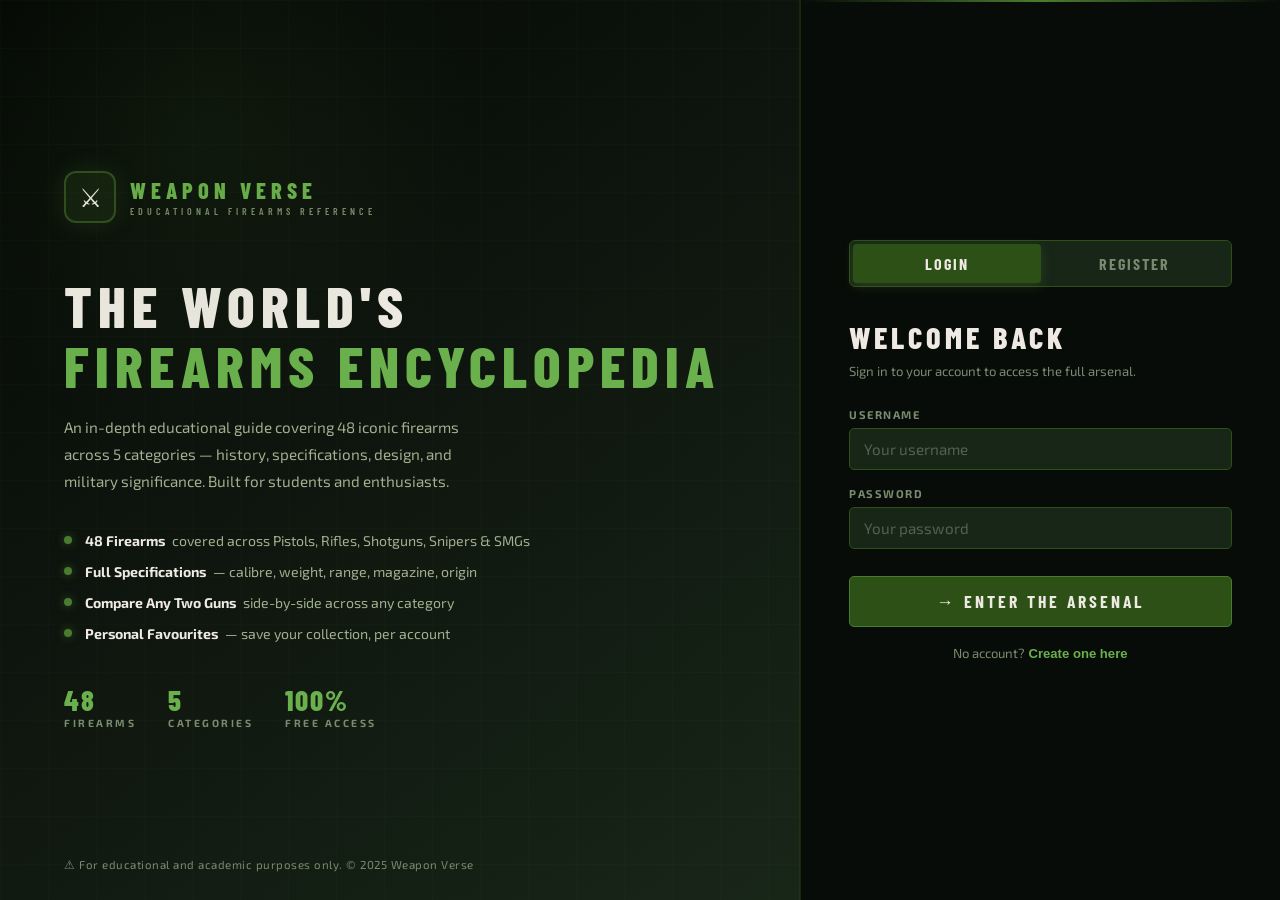
==== login.html @ c542717a "Add files via upload" ====
<!DOCTYPE html>
<html lang="en">
<head>
  <meta charset="UTF-8"/>
  <meta name="viewport" content="width=device-width, initial-scale=1.0"/>
  <title>Enter — WEAPON VERSE</title>
  <link rel="stylesheet" href="style.css"/>
  <style>
    /* ══════════════════════════════════════════
       ENTRY GATE — Full Split Screen
    ══════════════════════════════════════════ */
    html, body { height: 100%; margin: 0; overflow: hidden; }

    /* Particle canvas behind everything */
    #bgCanvas {
      position: fixed; inset: 0; z-index: 0;
      pointer-events: none;
    }

    .gate-wrap {
      position: relative; z-index: 1;
      display: flex;
      min-height: 100vh;
      overflow: hidden;
    }

    /* ══ LEFT — Brand / Info panel ══ */
    .gate-left {
      flex: 1.1;
      background: linear-gradient(145deg, #040804 0%, #0d130d 40%, #182618 100%);
      border-right: 1px solid rgba(74,124,47,.25);
      display: flex;
      flex-direction: column;
      justify-content: center;
      padding: 60px 64px;
      position: relative;
      overflow: hidden;
    }

    /* Decorative grid lines */
    .gate-left::before {
      content: '';
      position: absolute; inset: 0;
      background-image:
        linear-gradient(rgba(74,124,47,.04) 1px, transparent 1px),
        linear-gradient(90deg, rgba(74,124,47,.04) 1px, transparent 1px);
      background-size: 48px 48px;
      pointer-events: none;
    }
    /* Radial glow */
    .gate-left::after {
      content: '';
      position: absolute;
      top: -20%; left: -10%;
      width: 70%; height: 70%;
      background: radial-gradient(ellipse, rgba(74,124,47,.1) 0%, transparent 70%);
      pointer-events: none;
    }

    /* Logo */
    .gate-logo {
      display: flex;
      align-items: center;
      gap: 14px;
      margin-bottom: 52px;
      animation: fadeUp .6s ease both;
    }
    .gate-logo-icon {
      width: 52px; height: 52px;
      background: rgba(74,124,47,.15);
      border: 2px solid rgba(74,124,47,.5);
      border-radius: 12px;
      display: flex; align-items: center; justify-content: center;
      font-size: 1.6rem;
      box-shadow: 0 0 24px rgba(74,124,47,.2);
    }
    .gate-logo-text {
      font-family: var(--fh);
      font-size: 1.4rem;
      font-weight: 800;
      letter-spacing: 5px;
      color: var(--gl);
      text-transform: uppercase;
    }
    .gate-logo-text span {
      display: block;
      font-size: .62rem;
      letter-spacing: 4px;
      color: var(--grey);
      font-weight: 600;
      margin-top: 2px;
    }

    /* Tagline */
    .gate-tagline {
      animation: fadeUp .6s .1s ease both;
      margin-bottom: 36px;
    }
    .gate-tagline h1 {
      font-family: var(--fh);
      font-size: clamp(2.4rem, 4.5vw, 4rem);
      font-weight: 800;
      letter-spacing: 6px;
      line-height: 1.05;
      color: var(--white);
      text-transform: uppercase;
      margin-bottom: 6px;
    }
    .gate-tagline h1 span {
      color: var(--gl);
      display: block;
    }
    .gate-tagline p {
      font-family: var(--fb);
      font-size: .95rem;
      color: var(--grey-l);
      line-height: 1.8;
      max-width: 440px;
      margin-top: 18px;
    }

    /* Feature list */
    .gate-features {
      display: flex;
      flex-direction: column;
      gap: 14px;
      margin-bottom: 44px;
      animation: fadeUp .6s .2s ease both;
    }
    .gate-feature {
      display: flex;
      align-items: center;
      gap: 13px;
      font-family: var(--fb);
      font-size: .88rem;
      color: var(--grey-l);
    }
    .gate-feature-dot {
      width: 8px; height: 8px;
      background: var(--ga);
      border-radius: 50%;
      flex-shrink: 0;
      box-shadow: 0 0 8px rgba(74,124,47,.6);
    }
    .gate-feature strong { color: var(--white); margin-right: 4px; }

    /* Stats row */
    .gate-stats {
      display: flex;
      gap: 32px;
      animation: fadeUp .6s .3s ease both;
    }
    .gate-stat-item { display: flex; flex-direction: column; gap: 3px; }
    .gate-stat-num {
      font-family: var(--fh);
      font-size: 1.8rem;
      font-weight: 800;
      color: var(--gl);
      letter-spacing: 2px;
      line-height: 1;
    }
    .gate-stat-lbl {
      font-size: .65rem;
      font-weight: 700;
      letter-spacing: 2.5px;
      text-transform: uppercase;
      color: var(--grey);
    }

    /* Bottom disclaimer */
    .gate-disclaimer {
      position: absolute;
      bottom: 28px; left: 64px;
      font-size: .72rem;
      color: var(--grey);
      letter-spacing: .5px;
      opacity: .7;
      animation: fadeIn 1s .8s ease both;
    }

    /* ══ RIGHT — Form panel ══ */
    .gate-right {
      flex: 0 0 480px;
      background: #080c08;
      border-left: 1px solid rgba(45,80,22,.4);
      display: flex;
      flex-direction: column;
      justify-content: center;
      padding: 48px 48px;
      overflow-y: auto;
      position: relative;
    }

    /* Subtle top bar */
    .gate-right::before {
      content: '';
      position: absolute;
      top: 0; left: 0; right: 0;
      height: 2px;
      background: linear-gradient(90deg, transparent, var(--ga), transparent);
    }

    /* Tab switcher: Login / Register */
    .gate-tabs {
      display: flex;
      gap: 0;
      background: var(--gd);
      border: 1px solid var(--gm);
      border-radius: 6px;
      padding: 3px;
      margin-bottom: 32px;
      animation: fadeIn .5s ease both;
    }
    .gate-tab {
      flex: 1;
      background: none;
      border: none;
      border-radius: 4px;
      color: var(--grey);
      font-family: var(--fh);
      font-size: 1rem;
      font-weight: 700;
      letter-spacing: 2px;
      text-transform: uppercase;
      padding: 10px 0;
      cursor: pointer;
      transition: background .22s, color .22s, box-shadow .22s;
    }
    .gate-tab.active {
      background: var(--gm);
      color: var(--white);
      box-shadow: 0 3px 12px rgba(74,124,47,.3);
    }

    /* Form headings */
    .gate-form-head {
      margin-bottom: 26px;
      animation: fadeUp .4s ease both;
    }
    .gate-form-head h2 {
      font-family: var(--fh);
      font-size: 1.9rem;
      font-weight: 800;
      letter-spacing: 4px;
      color: var(--white);
      text-transform: uppercase;
      margin-bottom: 6px;
    }
    .gate-form-head p {
      font-size: .82rem;
      color: var(--grey);
      line-height: 1.6;
    }

    /* Form panels */
    .gate-panel { display: none; animation: fadeUp .3s ease both; }
    .gate-panel.active { display: block; }

    /* Form fields */
    .gf-group {
      margin-bottom: 17px;
    }
    .gf-group label {
      display: block;
      font-size: .7rem;
      font-weight: 700;
      letter-spacing: 1.5px;
      text-transform: uppercase;
      color: var(--grey);
      margin-bottom: 7px;
    }
    .gf-group input {
      width: 100%;
      background: var(--gd);
      border: 1.5px solid var(--gm);
      color: var(--white);
      font-family: var(--fb);
      font-size: .95rem;
      padding: 11px 14px;
      border-radius: 5px;
      outline: none;
      box-sizing: border-box;
      transition: border-color .22s, box-shadow .22s;
    }
    .gf-group input:focus {
      border-color: var(--ga);
      box-shadow: 0 0 0 3px rgba(74,124,47,.2);
    }
    .gf-group input::placeholder { color: var(--grey); opacity: .6; }
    .gf-err {
      font-size: .72rem;
      color: #e05555;
      margin-top: 5px;
      display: none;
      letter-spacing: .3px;
    }
    .gf-err.show { display: block; }

    /* Two-column row for name fields */
    .gf-row { display: flex; gap: 12px; }
    .gf-row .gf-group { flex: 1; }

    /* Submit button */
    .gf-btn {
      width: 100%;
      background: var(--gm);
      color: var(--white);
      border: 1.5px solid var(--ga);
      font-family: var(--fh);
      font-size: 1.1rem;
      font-weight: 700;
      letter-spacing: 3px;
      text-transform: uppercase;
      padding: 13px;
      border-radius: 5px;
      cursor: pointer;
      margin-top: 10px;
      transition: background .22s, transform .18s, box-shadow .22s;
    }
    .gf-btn:hover {
      background: var(--ga);
      transform: translateY(-2px);
      box-shadow: 0 8px 22px rgba(74,124,47,.4);
    }
    .gf-btn:active { transform: translateY(0); }

    /* Success state */
    .gf-btn.loading {
      opacity: .7; pointer-events: none; cursor: wait;
    }

    /* Switch text */
    .gf-switch {
      text-align: center;
      margin-top: 18px;
      font-size: .82rem;
      color: var(--grey);
    }
    .gf-switch button {
      background: none; border: none;
      color: var(--gl); font-weight: 700;
      cursor: pointer; font-size: .82rem;
      padding: 0;
      transition: color .2s;
    }
    .gf-switch button:hover { color: var(--white); }

    /* ══ Success overlay (shown after login/register) ══ */
    #gateSuccess {
      display: none;
      flex-direction: column;
      align-items: center;
      justify-content: center;
      text-align: center;
      gap: 14px;
      animation: fadeUp .4s ease;
    }
    #gateSuccess.show { display: flex; }
    .gate-success-icon {
      width: 64px; height: 64px;
      background: rgba(74,124,47,.15);
      border: 2px solid rgba(74,124,47,.5);
      border-radius: 50%;
      display: flex; align-items: center; justify-content: center;
      font-size: 1.8rem;
      margin-bottom: 8px;
      animation: successPop .5s cubic-bezier(.34,1.56,.64,1) both;
    }
    @keyframes successPop {
      from { transform: scale(0); opacity: 0; }
      to   { transform: scale(1); opacity: 1; }
    }
    .gate-success-title {
      font-family: var(--fh); font-size: 1.6rem;
      font-weight: 800; letter-spacing: 4px;
      color: var(--white); text-transform: uppercase;
    }
    .gate-success-sub { font-size: .85rem; color: var(--grey); line-height: 1.6; }
    .gate-success-bar {
      width: 220px; height: 4px;
      background: var(--gd); border-radius: 2px;
      overflow: hidden; margin-top: 6px;
    }
    .gate-success-fill {
      height: 100%;
      background: linear-gradient(90deg, var(--gm), var(--gl));
      border-radius: 2px;
      width: 0%;
      animation: loadBar 2s ease forwards;
    }
    @keyframes loadBar { from { width: 0%; } to { width: 100%; } }

    /* ══ Responsive ══ */
    @media (max-width: 900px) {
      html, body { overflow: auto; }
      .gate-wrap  { flex-direction: column; min-height: 100vh; }
      .gate-left  { padding: 40px 28px; flex: none; }
      .gate-right { flex: none; padding: 36px 24px; border-left: none; border-top: 1px solid var(--gm); }
      .gate-stats { gap: 20px; }
      .gate-disclaimer { left: 28px; }
    }

    /* Keyframes (shared from style.css might not have slideDown) */
    @keyframes slideDown {
      from { opacity: 0; transform: translateY(-16px); }
      to   { opacity: 1; transform: translateY(0); }
    }
  </style>
</head>
<body>

<canvas id="bgCanvas"></canvas>

<div class="gate-wrap">

  <!-- ══ LEFT: Brand Panel ══ -->
  <div class="gate-left">

    <!-- Logo -->
    <div class="gate-logo">
      <div class="gate-logo-icon">⚔</div>
      <div class="gate-logo-text">
        Weapon Verse
        <span>Educational Firearms Reference</span>
      </div>
    </div>

    <!-- Tagline -->
    <div class="gate-tagline">
      <h1>
        The World's
        <span>Firearms Encyclopedia</span>
      </h1>
      <p>
        An in-depth educational guide covering 48 iconic firearms across 5 categories —
        history, specifications, design, and military significance. Built for students and enthusiasts.
      </p>
    </div>

    <!-- Features -->
    <div class="gate-features">
      <div class="gate-feature">
        <div class="gate-feature-dot"></div>
        <div><strong>48 Firearms</strong> covered across Pistols, Rifles, Shotguns, Snipers & SMGs</div>
      </div>
      <div class="gate-feature">
        <div class="gate-feature-dot"></div>
        <div><strong>Full Specifications</strong> — calibre, weight, range, magazine, origin</div>
      </div>
      <div class="gate-feature">
        <div class="gate-feature-dot"></div>
        <div><strong>Compare Any Two Guns</strong> side-by-side across any category</div>
      </div>
      <div class="gate-feature">
        <div class="gate-feature-dot"></div>
        <div><strong>Personal Favourites</strong> — save your collection, per account</div>
      </div>
    </div>

    <!-- Stats -->
    <div class="gate-stats">
      <div class="gate-stat-item">
        <span class="gate-stat-num">48</span>
        <span class="gate-stat-lbl">Firearms</span>
      </div>
      <div class="gate-stat-item">
        <span class="gate-stat-num">5</span>
        <span class="gate-stat-lbl">Categories</span>
      </div>
      <div class="gate-stat-item">
        <span class="gate-stat-num">100%</span>
        <span class="gate-stat-lbl">Free Access</span>
      </div>
    </div>

    <div class="gate-disclaimer">
      ⚠ For educational and academic purposes only. &copy; 2025 Weapon Verse
    </div>
  </div>

  <!-- ══ RIGHT: Form Panel ══ -->
  <div class="gate-right">

    <!-- Tab switcher -->
    <div class="gate-tabs" id="gateTabs">
      <button class="gate-tab active" id="tabLogin"    onclick="showTab('login')">Login</button>
      <button class="gate-tab"        id="tabRegister" onclick="showTab('register')">Register</button>
    </div>

    <!-- Forms -->
    <div id="gateForms">

      <!-- ── Login Form ── -->
      <div class="gate-panel active" id="panelLogin">
        <div class="gate-form-head">
          <h2>Welcome Back</h2>
          <p>Sign in to your account to access the full arsenal.</p>
        </div>
        <div class="gf-group">
          <label>Username</label>
          <input type="text" id="glUser" placeholder="Your username" autocomplete="username"/>
          <div class="gf-err" id="glUerr"></div>
        </div>
        <div class="gf-group">
          <label>Password</label>
          <input type="password" id="glPass" placeholder="Your password" autocomplete="current-password"/>
          <div class="gf-err" id="glPerr"></div>
        </div>
        <button class="gf-btn" onclick="doGateLogin()">→ Enter the Arsenal</button>
        <div class="gf-switch">
          No account? <button onclick="showTab('register')">Create one here</button>
        </div>
      </div>

      <!-- ── Register Form ── -->
      <div class="gate-panel" id="panelRegister">
        <div class="gate-form-head">
          <h2>Create Account</h2>
          <p>Register for free to start exploring the full firearms database.</p>
        </div>
        <div class="gf-group">
          <label>Username</label>
          <input type="text" id="grUser" placeholder="Choose a username (min 3 chars)" autocomplete="username"/>
          <div class="gf-err" id="grUerr"></div>
        </div>
        <div class="gf-group">
          <label>Email Address</label>
          <input type="email" id="grEmail" placeholder="Your email address" autocomplete="email"/>
          <div class="gf-err" id="grEerr"></div>
        </div>
        <div class="gf-group">
          <label>Date of Birth</label>
          <input type="date" id="grDob"/>
          <div class="gf-err" id="grDerr"></div>
        </div>
        <div class="gf-group">
          <label>Password</label>
          <input type="password" id="grPass" placeholder="Min 6 characters" autocomplete="new-password"/>
          <div class="gf-err" id="grPwderr"></div>
        </div>
        <div class="gf-group">
          <label>Confirm Password</label>
          <input type="password" id="grConf" placeholder="Re-enter your password" autocomplete="new-password"/>
          <div class="gf-err" id="grCerr"></div>
        </div>
        <button class="gf-btn" onclick="doGateRegister()">⚔ Join Weapon Verse</button>
        <div class="gf-switch">
          Already have an account? <button onclick="showTab('login')">Login here</button>
        </div>
      </div>

    </div><!-- end gateForms -->

    <!-- Success state (replaces forms on success) -->
    <div id="gateSuccess">
      <div class="gate-success-icon">✓</div>
      <div class="gate-success-title" id="successTitle">Welcome!</div>
      <div class="gate-success-sub" id="successSub">Entering the arsenal…</div>
      <div class="gate-success-bar"><div class="gate-success-fill"></div></div>
    </div>

  </div><!-- end gate-right -->
</div><!-- end gate-wrap -->

<script src="script.js"></script>
<script>
/* ══════════════════════════════════════════════
   GATE PAGE LOGIC
══════════════════════════════════════════════ */

/* ── If already logged in, go straight to home ── */
(function(){
  if (getSession()) window.location.replace('index.html');
  /* Auto-switch to register tab if URL has #register */
  if (window.location.hash === '#register') {
    window.addEventListener('DOMContentLoaded', function(){ showTab('register'); });
  }
})();

/* ── Tab switcher ── */
function showTab(tab) {
  var panels = ['panelLogin','panelRegister'];
  var tabs   = ['tabLogin','tabRegister'];
  panels.forEach(function(id){ document.getElementById(id).classList.remove('active'); });
  tabs.forEach(function(id)  { document.getElementById(id).classList.remove('active'); });
  if (tab === 'login') {
    document.getElementById('panelLogin').classList.add('active');
    document.getElementById('tabLogin').classList.add('active');
  } else {
    document.getElementById('panelRegister').classList.add('active');
    document.getElementById('tabRegister').classList.add('active');
  }
}

/* ── Error helpers ── */
function gfVal(id)       { var el=document.getElementById(id); return el?el.value.trim():''; }
function gfErr(id,msg)   { var el=document.getElementById(id); if(el){el.textContent='⚠ '+msg;el.classList.add('show');} }
function gfClear(ids)    { ids.forEach(function(id){ var el=document.getElementById(id); if(el){el.textContent='';el.classList.remove('show');} }); }

/* ── Success animation → redirect ── */
function showSuccess(username, isNew) {
  document.getElementById('gateTabs').style.display   = 'none';
  document.getElementById('gateForms').style.display  = 'none';
  var s = document.getElementById('gateSuccess');
  s.classList.add('show');
  document.getElementById('successTitle').textContent = isNew
    ? 'Welcome, ' + username + '!'
    : 'Welcome back, ' + username + '!';
  document.getElementById('successSub').textContent = isNew
    ? 'Account created. Loading your arsenal…'
    : 'Login successful. Entering the arsenal…';
  /* Redirect after 2 seconds */
  setTimeout(function(){ window.location.href = 'index.html'; }, 2100);
}

/* ── Login ── */
function doGateLogin() {
  var u = gfVal('glUser'), p = gfVal('glPass');
  gfClear(['glUerr','glPerr']);
  var ok = true;
  if (!u || u.length < 3) { gfErr('glUerr','Username must be at least 3 characters.'); ok=false; }
  if (!p || p.length < 6) { gfErr('glPerr','Password must be at least 6 characters.'); ok=false; }
  if (!ok) return;
  var found = getUsers().find(function(x){ return x.username===u && x.password===p; });
  if (!found) { gfErr('glUerr','Incorrect username or password.'); return; }
  setSession(found);
  showSuccess(found.username, false);
}

/* ── Register ── */
function doGateRegister() {
  var u=gfVal('grUser'), e=gfVal('grEmail'), d=gfVal('grDob'), p=gfVal('grPass'), c=gfVal('grConf');
  gfClear(['grUerr','grEerr','grDerr','grPwderr','grCerr']);
  var ok=true;
  if (!u||u.length<3)         { gfErr('grUerr','Min 3 characters required.'); ok=false; }
  if (!e||!e.includes('@'))   { gfErr('grEerr','Valid email required.'); ok=false; }
  if (!d)                     { gfErr('grDerr','Date of birth is required.'); ok=false; }
  if (!p||p.length<6)         { gfErr('grPwderr','Min 6 characters required.'); ok=false; }
  if (!c||c!==p)              { gfErr('grCerr','Passwords do not match.'); ok=false; }
  if (!ok) return;
  var users = getUsers();
  if (users.find(function(x){ return x.username===u; })) { gfErr('grUerr','Username already taken. Choose another.'); return; }
  var newUser = { username:u, email:e, dob:d, password:p };
  users.push(newUser);
  saveUsers(users);
  setSession(newUser);
  showSuccess(u, true);
}

/* ── Enter key support ── */
document.addEventListener('keydown', function(e){
  if (e.key !== 'Enter') return;
  var loginActive = document.getElementById('panelLogin').classList.contains('active');
  if (loginActive) doGateLogin();
  else doGateRegister();
});

/* ══════════════════════════════════════════════
   CANVAS PARTICLE BACKGROUND
══════════════════════════════════════════════ */
(function(){
  var canvas  = document.getElementById('bgCanvas');
  var ctx     = canvas.getContext('2d');
  var W, H, dots = [];

  function resize() {
    W = canvas.width  = window.innerWidth;
    H = canvas.height = window.innerHeight;
  }
  window.addEventListener('resize', resize);
  resize();

  /* Create dots */
  for (var i = 0; i < 55; i++) {
    dots.push({
      x:   Math.random() * 1920,
      y:   Math.random() * 1080,
      r:   Math.random() * 1.4 + .4,
      vx:  (Math.random() - .5) * .22,
      vy:  (Math.random() - .5) * .22,
      a:   Math.random() * .5 + .1
    });
  }

  function draw() {
    ctx.clearRect(0, 0, W, H);
    dots.forEach(function(d){
      d.x += d.vx; d.y += d.vy;
      if (d.x < 0) d.x = W; if (d.x > W) d.x = 0;
      if (d.y < 0) d.y = H; if (d.y > H) d.y = 0;
      ctx.beginPath();
      ctx.arc(d.x, d.y, d.r, 0, Math.PI*2);
      ctx.fillStyle = 'rgba(106,176,76,' + d.a + ')';
      ctx.fill();
    });
    /* Draw faint lines between nearby dots */
    for (var i = 0; i < dots.length; i++) {
      for (var j = i+1; j < dots.length; j++) {
        var dx = dots[i].x - dots[j].x;
        var dy = dots[i].y - dots[j].y;
        var dist = Math.sqrt(dx*dx + dy*dy);
        if (dist < 140) {
          ctx.beginPath();
          ctx.moveTo(dots[i].x, dots[i].y);
          ctx.lineTo(dots[j].x, dots[j].y);
          ctx.strokeStyle = 'rgba(74,124,47,' + (.08 * (1 - dist/140)) + ')';
          ctx.lineWidth = .6;
          ctx.stroke();
        }
      }
    }
    requestAnimationFrame(draw);
  }
  draw();
})();
</script>
</body>
</html>
---- style.css ----
/* ================================================================
   WEAPON VERSE — style.css  (v4)
   Theme: Military Green & Black | Fonts: Barlow Condensed + Exo 2
   NEW: hover card shows image-left + info-right overlay
        per-account favourites (separate storage per user)
        welcome msg left of account icon
================================================================ */
@import url('https://fonts.googleapis.com/css2?family=Barlow+Condensed:wght@500;700;800&family=Exo+2:wght@400;500;600;700&display=swap');

:root{
  --black:#080c08; --dark:#0d130d; --gd:#182618; --gm:#2d5016;
  --ga:#4a7c2f; --gl:#6ab04c; --gg:rgba(106,176,76,.18);
  --gold:#c8a84b; --white:#eeeae3; --grey:#7a8a70; --grey-l:#a0b090;
  --card:#111a10; --tr-odd:#162014; --tr-bdr:#253520; --red:#e05555;
  --shadow:0 6px 28px rgba(0,0,0,.6); --r:7px;
  --fh:'Barlow Condensed',sans-serif; --fb:'Exo 2',sans-serif;
}
*{margin:0;padding:0;box-sizing:border-box}
body{font-family:var(--fb);background:var(--dark);color:var(--white);min-height:100vh;display:flex;flex-direction:column}
a{text-decoration:none;color:inherit}
img{max-width:100%;display:block}

/* ── NAVBAR ── */
.navbar{background:var(--black);border-bottom:2px solid var(--ga);position:sticky;top:0;z-index:300;box-shadow:0 2px 20px rgba(0,0,0,.85)}
.navbar-inner{max-width:1300px;margin:0 auto;padding:0 24px;height:62px;display:flex;align-items:center;gap:12px}
.navbar-logo{font-family:var(--fh);font-size:1.6rem;font-weight:800;color:var(--gl);letter-spacing:3px;text-shadow:0 0 14px rgba(106,176,76,.4);transition:letter-spacing .35s,text-shadow .3s;white-space:nowrap;flex-shrink:0}
.navbar-logo:hover{letter-spacing:8px;text-shadow:0 0 26px rgba(106,176,76,.75)}
.navbar-center{flex:1;display:flex;justify-content:center;align-items:center}
.navbar-center ul{list-style:none;display:flex;gap:2px;flex-wrap:wrap}
.navbar-center ul li a{color:var(--grey);font-family:var(--fb);font-size:.82rem;font-weight:600;padding:6px 12px;border-radius:4px;letter-spacing:.8px;text-transform:uppercase;transition:color .2s,background .2s;display:block}
.navbar-center ul li a:hover{color:var(--white);background:var(--gd)}
.navbar-center ul li a.active{color:var(--gl);background:var(--gd);border-bottom:2px solid var(--ga)}

/* Auth area — welcome LEFT of icon */
.navbar-auth{display:flex;align-items:center;gap:10px;flex-shrink:0;margin-left:auto}
.wv-welcome{font-family:var(--fb);font-size:.75rem;font-weight:600;color:var(--gl);letter-spacing:.6px;background:var(--gd);border:1px solid var(--gm);padding:4px 12px;border-radius:20px;white-space:nowrap;flex-shrink:0;display:none;order:-1}

/* Account widget */
.acct-widget{position:relative}
.acct-btn{width:42px;height:42px;border-radius:50%;border:2px solid var(--ga);background:var(--gd);color:var(--gl);cursor:pointer;display:flex;align-items:center;justify-content:center;transition:background .2s,border-color .2s,transform .2s,box-shadow .2s}
.acct-btn svg{stroke:var(--gl);transition:stroke .2s}
.acct-btn:hover,.acct-btn.is-logged{background:var(--gm);border-color:var(--gl);box-shadow:0 0 16px rgba(106,176,76,.4);transform:translateY(-1px)}
.acct-dd{position:absolute;top:calc(100% + 10px);right:0;width:230px;background:var(--card);border:1px solid var(--ga);border-radius:var(--r);box-shadow:0 14px 44px rgba(0,0,0,.75),0 0 22px rgba(74,124,47,.15);padding:6px 0;opacity:0;transform:translateY(-10px) scale(.96);pointer-events:none;transition:opacity .2s,transform .2s;z-index:400}
.acct-dd.open{opacity:1;transform:translateY(0) scale(1);pointer-events:all}
.dd-title{font-family:var(--fh);font-size:.7rem;letter-spacing:3px;color:var(--grey);padding:8px 16px 4px;text-transform:uppercase}
.dd-sep{height:1px;background:var(--gd);margin:4px 0}
.dd-head{display:flex;align-items:center;gap:10px;padding:10px 16px}
.dd-av{width:38px;height:38px;border-radius:50%;background:var(--gm);border:2px solid var(--ga);display:flex;align-items:center;justify-content:center;font-family:var(--fh);font-size:1.15rem;font-weight:700;color:var(--white);flex-shrink:0}
.dd-uname{font-family:var(--fh);font-size:1rem;font-weight:700;color:var(--white);letter-spacing:1px}
.dd-email{font-size:.7rem;color:var(--grey);margin-top:1px;word-break:break-all}
.dd-row{width:100%;background:none;border:none;color:var(--grey-l);font-family:var(--fb);font-size:.82rem;font-weight:600;padding:9px 16px;text-align:left;cursor:pointer;letter-spacing:.4px;transition:background .18s,color .18s}
.dd-row:hover{background:var(--gd);color:var(--white)}
.dd-out{color:var(--red)}
.dd-out:hover{background:rgba(224,85,85,.12);color:var(--red)}

/* ── MODALS base ── */
.mo-overlay{position:fixed;inset:0;background:rgba(0,0,0,.78);backdrop-filter:blur(8px);z-index:600;display:flex;align-items:center;justify-content:center;padding:20px;animation:fadeIn .2s ease}
.mo{background:var(--card);border:1px solid var(--ga);border-radius:10px;position:relative;box-shadow:0 28px 80px rgba(0,0,0,.85),0 0 44px rgba(74,124,47,.12);animation:scaleIn .22s ease;max-height:90vh;overflow-y:auto}
.mo::-webkit-scrollbar{width:4px}
.mo::-webkit-scrollbar-track{background:var(--gd)}
.mo::-webkit-scrollbar-thumb{background:var(--ga);border-radius:2px}
.mo-x{position:absolute;top:14px;right:16px;background:none;border:none;color:var(--grey);font-size:1.1rem;cursor:pointer;transition:color .2s;z-index:5}
.mo-x:hover{color:var(--white)}
.mo-form{width:100%;max-width:420px;padding:44px 40px 36px}
.mo-title{font-family:var(--fh);font-size:2.2rem;font-weight:800;letter-spacing:6px;color:var(--gl);text-align:center;margin-bottom:24px;text-transform:uppercase}
.mg{margin-bottom:18px}
.mg label{display:block;font-family:var(--fb);font-size:.72rem;font-weight:700;letter-spacing:1.5px;text-transform:uppercase;color:var(--grey);margin-bottom:6px}
.mg input{width:100%;background:var(--gd);border:1px solid var(--gm);color:var(--white);font-family:var(--fb);font-size:.95rem;padding:11px 14px;border-radius:4px;outline:none;transition:border-color .22s,box-shadow .22s}
.mg input:focus{border-color:var(--ga);box-shadow:0 0 0 3px rgba(74,124,47,.22)}
.merr{color:var(--red);font-size:.75rem;margin-top:4px;display:none}
.mbtn{width:100%;background:var(--gm);color:var(--white);border:1.5px solid var(--ga);font-family:var(--fh);font-size:1.2rem;font-weight:700;letter-spacing:3px;padding:13px;border-radius:4px;cursor:pointer;text-transform:uppercase;margin-top:6px;transition:background .22s,transform .18s,box-shadow .22s}
.mbtn:hover{background:var(--ga);transform:translateY(-2px);box-shadow:0 6px 20px rgba(74,124,47,.4)}
.mlink{text-align:center;margin-top:16px;font-size:.83rem;color:var(--grey)}
.mlink a{color:var(--gl);font-weight:600}
.mlink a:hover{color:var(--white)}

/* ── Profile modal ── */
.mo-profile{width:100%;max-width:580px;padding:0;overflow:hidden}
.pf-head{display:flex;align-items:center;gap:18px;padding:28px 28px 22px;background:linear-gradient(135deg,var(--black) 0%,var(--gd) 100%);border-bottom:1px solid var(--gm)}
.pf-av{width:60px;height:60px;border-radius:50%;background:var(--gm);border:3px solid var(--ga);display:flex;align-items:center;justify-content:center;font-family:var(--fh);font-size:1.9rem;font-weight:800;color:var(--white);box-shadow:0 0 18px rgba(74,124,47,.35);flex-shrink:0}
.pf-head-info h2{font-family:var(--fh);font-size:1.8rem;font-weight:800;letter-spacing:3px;color:var(--white);text-transform:uppercase}
.pf-badge{display:inline-block;margin-top:5px;background:var(--gm);border:1px solid var(--ga);color:var(--gl);font-size:.65rem;font-weight:700;letter-spacing:2px;padding:3px 10px;border-radius:3px;text-transform:uppercase}
.pf-stats{display:flex;align-items:center;background:var(--gd);border-bottom:1px solid var(--gm);padding:12px 28px}
.pf-stat{display:flex;flex-direction:column;align-items:center;flex:1;gap:2px}
.pf-stat-n{font-family:var(--fh);font-size:1.7rem;font-weight:800;color:var(--gl)}
.pf-stat-l{font-size:.6rem;color:var(--grey);letter-spacing:2px;text-transform:uppercase}
.pf-stat-div{width:1px;height:32px;background:var(--gm)}
.pf-info-grid{display:grid;grid-template-columns:1fr 1fr;gap:10px;padding:18px 28px}
.pf-info-full{grid-column:1/-1}
.pf-info-box{background:var(--gd);border:1px solid var(--gm);border-radius:6px;padding:10px 14px}
.pf-info-lbl{font-size:.6rem;font-weight:700;letter-spacing:2px;color:var(--grey);text-transform:uppercase;margin-bottom:3px}
.pf-info-val{font-size:.92rem;color:var(--white);font-weight:600;word-break:break-all}
.pf-sec-title{font-family:var(--fh);font-size:.95rem;font-weight:700;letter-spacing:3px;color:var(--white);text-transform:uppercase;padding:4px 28px 10px;border-top:1px solid var(--gm);margin-top:4px}
.pf-favs{padding:0 28px 10px;max-height:260px;overflow-y:auto}
.pf-favs::-webkit-scrollbar{width:4px}
.pf-favs::-webkit-scrollbar-track{background:var(--gd)}
.pf-favs::-webkit-scrollbar-thumb{background:var(--ga);border-radius:2px}
.pf-cat{margin-bottom:16px}
.pf-cat-hd{display:flex;align-items:center;gap:8px;font-family:var(--fh);font-size:.88rem;font-weight:700;letter-spacing:2px;color:var(--grey-l);text-transform:uppercase;border-left:3px solid var(--ga);padding-left:10px;margin-bottom:6px}
.pf-cat-icon{width:18px;height:18px;color:var(--gl);display:flex}
.pf-cat-icon svg{width:100%;height:100%}
.pf-cat-ct{color:var(--grey);font-size:.8rem}
.pf-fav-row{display:flex;align-items:center;gap:10px;background:var(--gd);border:1px solid var(--gm);border-radius:6px;padding:7px 10px;margin-bottom:5px;transition:border-color .18s,opacity .2s}
.pf-fav-row:hover{border-color:var(--ga)}
.pf-fav-row img{width:54px;height:36px;object-fit:contain;background:var(--black);border-radius:3px;padding:2px;flex-shrink:0}
.pf-fav-info{flex:1;min-width:0}
.pf-fav-name{font-family:var(--fh);font-size:.92rem;font-weight:700;color:var(--white);letter-spacing:1px;text-transform:uppercase;white-space:nowrap;overflow:hidden;text-overflow:ellipsis}
.pf-fav-cat{font-size:.62rem;color:var(--gl);letter-spacing:1.5px;margin-top:1px}
.pf-fav-rm{background:none;border:none;color:var(--grey);font-size:.78rem;cursor:pointer;padding:4px 6px;border-radius:50%;transition:color .18s,background .18s;flex-shrink:0}
.pf-fav-rm:hover{color:var(--red);background:rgba(224,85,85,.12)}
.pf-no-fav{text-align:center;padding:24px 0}
.pf-no-fav svg{width:36px;height:36px;color:var(--grey);opacity:.3;margin:0 auto 10px}
.pf-no-fav p{color:var(--grey);font-size:.85rem;line-height:1.6}
.pf-logout{display:flex;align-items:center;justify-content:center;gap:8px;width:calc(100% - 56px);margin:6px 28px 26px;background:rgba(224,85,85,.08);border:1.5px solid rgba(224,85,85,.4);color:var(--red);font-family:var(--fh);font-size:1rem;font-weight:700;letter-spacing:2px;text-transform:uppercase;padding:11px;border-radius:4px;cursor:pointer;transition:background .22s,border-color .22s}
.pf-logout:hover{background:rgba(224,85,85,.18);border-color:var(--red)}

/* ── GUN POPUP (click) ── */
/* ══ GUN CARD POPUP — image LEFT | info RIGHT ══ */
.gun-ov{
  position:fixed;inset:0;
  background:rgba(0,0,0,.85);backdrop-filter:blur(10px);
  z-index:500;display:flex;align-items:center;justify-content:center;
  padding:20px;opacity:0;pointer-events:none;transition:opacity .25s;
}
.gun-ov.open{opacity:1;pointer-events:all}
.gun-pop{
  background:var(--card);border:1px solid var(--ga);
  border-radius:12px;width:100%;max-width:820px;
  box-shadow:0 28px 80px rgba(0,0,0,.9),0 0 44px rgba(74,124,47,.12);
  overflow:hidden;position:relative;
  transform:scale(.94);transition:transform .25s;
}
.gun-ov.open .gun-pop{transform:scale(1)}
.gp-close{
  position:absolute;top:12px;right:14px;
  background:rgba(8,12,8,.85);border:1px solid var(--gm);
  color:var(--grey-l);width:32px;height:32px;border-radius:50%;
  cursor:pointer;display:flex;align-items:center;justify-content:center;
  font-size:.9rem;transition:background .2s,color .2s;z-index:20;
}
.gp-close:hover{background:var(--gm);color:var(--white)}

/* side-by-side layout wrapper */
.gp-layout{
  display:flex;
  min-height:380px;
}

/* LEFT — image panel */
.gp-left{
  flex:0 0 46%;
  background:linear-gradient(160deg,var(--black) 0%,var(--gd) 100%);
  display:flex;align-items:center;justify-content:center;
  overflow:hidden;position:relative;
}
.gp-img-box{
  width:100%;height:100%;
  display:flex;align-items:center;justify-content:center;
  padding:28px 24px;box-sizing:border-box;
}
.gp-img-box img{
  max-width:100%;max-height:320px;
  object-fit:contain;
  filter:brightness(.95) drop-shadow(0 6px 22px rgba(0,0,0,.6));
  transition:transform .4s;
}
.gun-ov.open .gp-img-box img{transform:scale(1.04)}

/* RIGHT — info panel */
.gp-right{
  flex:1;
  padding:26px 26px 26px 24px;
  display:flex;flex-direction:column;
  overflow-y:auto;
  max-height:90vh;
}
.gp-right::-webkit-scrollbar{width:4px}
.gp-right::-webkit-scrollbar-track{background:var(--gd)}
.gp-right::-webkit-scrollbar-thumb{background:var(--ga);border-radius:2px}

/* Badge */
.gp-badge{
  display:inline-block;
  font-family:var(--fb);font-size:.62rem;font-weight:700;
  letter-spacing:2px;text-transform:uppercase;
  padding:3px 10px;border-radius:3px;border:1px solid;
  margin-bottom:8px;
}

/* Gun name */
.gp-title{
  font-family:var(--fh);font-size:1.85rem;font-weight:800;
  letter-spacing:4px;color:var(--white);text-transform:uppercase;
  margin-bottom:6px;line-height:1.1;
}

/* Coloured accent line under name */
.gp-accent-line{
  width:44px;height:3px;border-radius:2px;margin-bottom:14px;
  transition:width .3s;
}
.gun-ov.open .gp-accent-line{width:88px}

/* 2-3 line description */
.gp-desc{
  font-family:var(--fb);font-size:.84rem;color:var(--grey-l);
  line-height:1.72;margin-bottom:18px;
}

/* Specs section */
.gp-specs-title{
  font-family:var(--fh);font-size:.72rem;font-weight:700;
  letter-spacing:3px;color:var(--grey);text-transform:uppercase;
  margin-bottom:8px;
}
.gp-specs{display:flex;flex-direction:column;gap:0}
.gp-row{
  display:flex;justify-content:space-between;align-items:center;
  padding:7px 8px;border-radius:4px;transition:background .15s;
}
.gp-row:nth-child(odd){background:var(--tr-odd)}
.gp-row:nth-child(even){background:transparent}
.gp-row:hover{background:var(--gd)}
.gp-key{font-size:.72rem;font-weight:700;color:var(--grey-l);text-transform:uppercase;letter-spacing:1px}
.gp-val{font-size:.84rem;font-weight:600;color:var(--white)}

/* ── HERO ── */
.hero{background:linear-gradient(160deg,var(--black) 0%,var(--gd) 55%,var(--black) 100%);border-bottom:1px solid var(--gm);padding:80px 24px 70px;text-align:center;animation:fadeIn .8s ease;position:relative;overflow:hidden}
.hero::before{content:'';position:absolute;top:0;left:-10%;width:120%;height:100%;background:repeating-linear-gradient(105deg,transparent,transparent 60px,rgba(74,124,47,.04) 60px,rgba(74,124,47,.04) 61px);pointer-events:none}
.hero-eyebrow{font-size:.75rem;letter-spacing:4px;text-transform:uppercase;color:var(--gold);margin-bottom:14px}
.hero-title{font-family:var(--fh);font-size:clamp(3.2rem,10vw,7.5rem);font-weight:800;color:var(--white);letter-spacing:10px;line-height:1;margin-bottom:10px;text-shadow:0 0 50px rgba(106,176,76,.2)}
.hero-title span{color:var(--gl)}
.hero-tagline{font-size:1rem;color:var(--grey);max-width:560px;margin:18px auto 34px;line-height:1.75}
.hero-btn{display:inline-block;background:var(--gm);color:var(--white);padding:13px 38px;border-radius:4px;font-family:var(--fh);font-size:1.15rem;font-weight:700;letter-spacing:2.5px;text-transform:uppercase;border:1.5px solid var(--ga);transition:background .28s,transform .2s,box-shadow .28s}
.hero-btn:hover{background:var(--ga);transform:scale(1.05);box-shadow:0 8px 26px rgba(74,124,47,.45)}

/* ── CATEGORY SECTION ── */
.cat-section{padding:60px 24px 70px;background:var(--black);border-bottom:1px solid var(--gd)}
.cat-section-title{font-family:var(--fh);font-size:2rem;font-weight:700;letter-spacing:4px;text-align:center;color:var(--gl);margin-bottom:8px}
.cat-section-sub{text-align:center;color:var(--grey);font-size:.9rem;margin-bottom:44px;letter-spacing:.4px}
.cat-grid{max-width:1200px;margin:0 auto;display:flex;flex-wrap:wrap;gap:24px;justify-content:center}
.cat-card{background:var(--card);border:1px solid var(--gd);border-radius:var(--r);width:215px;padding:26px 20px 22px;display:flex;flex-direction:column;box-shadow:var(--shadow);transition:transform .3s,border-color .3s,box-shadow .3s;cursor:pointer;text-decoration:none;color:inherit;animation:fadeUp .6s ease both}
.cat-card:hover{transform:translateY(-8px);border-color:var(--ga);box-shadow:0 16px 40px rgba(0,0,0,.7),0 0 22px var(--gg)}
.cat-card-icon{width:56px;height:56px;margin-bottom:14px;display:flex;align-items:center;justify-content:center;background:var(--gd);border:1px solid var(--gm);border-radius:10px;padding:10px;transition:background .3s,border-color .3s;color:var(--gl)}
.cat-card-icon svg{width:100%;height:100%}
.cat-card:hover .cat-card-icon{background:var(--gm);border-color:var(--ga);color:#fff}
.cat-card-name{font-family:var(--fh);font-size:1.4rem;font-weight:700;letter-spacing:3px;color:var(--white);margin-bottom:10px;text-transform:uppercase}
.cat-card-desc{font-size:.81rem;color:var(--grey-l);line-height:1.65;flex:1;margin-bottom:16px}
.cat-card-divider{width:100%;height:1px;background:var(--gd);margin-bottom:14px}
.cat-card-stats{display:flex;gap:8px;flex-wrap:wrap;margin-bottom:16px}
.cat-stat{background:var(--gd);border:1px solid var(--gm);color:var(--grey-l);font-size:.66rem;font-weight:600;letter-spacing:.8px;padding:3px 8px;border-radius:3px;text-transform:uppercase}
.cat-card-btn{display:block;text-align:center;background:var(--gm);color:var(--white);font-family:var(--fh);font-size:.95rem;font-weight:700;letter-spacing:2px;padding:9px 0;border-radius:4px;border:1px solid var(--ga);text-transform:uppercase;transition:background .22s,box-shadow .22s}
.cat-card:hover .cat-card-btn{background:var(--ga);box-shadow:0 4px 14px rgba(74,124,47,.35)}
.cat-card:nth-child(1){animation-delay:.05s}.cat-card:nth-child(2){animation-delay:.12s}.cat-card:nth-child(3){animation-delay:.19s}.cat-card:nth-child(4){animation-delay:.26s}.cat-card:nth-child(5){animation-delay:.33s}

/* ── PAGE HEADER ── */
.page-header{background:linear-gradient(135deg,var(--black) 0%,var(--gd) 100%);border-bottom:2px solid var(--ga);padding:52px 24px 38px;text-align:center;animation:slideDown .5s ease}
.page-header h1{font-family:var(--fh);font-size:clamp(2.2rem,6vw,4.2rem);font-weight:800;letter-spacing:7px;color:var(--white);margin-bottom:10px;text-transform:uppercase;display:flex;align-items:center;justify-content:center;gap:16px}
.ph-icon{width:52px;height:52px;background:var(--gm);border:1.5px solid var(--ga);border-radius:10px;display:flex;align-items:center;justify-content:center;padding:10px;flex-shrink:0;color:var(--gl)}
.ph-icon svg{width:100%;height:100%}
.page-header h1 span{color:var(--gl)}
.page-header p{color:var(--grey);font-size:.95rem;max-width:520px;margin:0 auto;line-height:1.65}

/* ── GUNS GRID ── */
.guns-section{max-width:1200px;margin:50px auto 65px;padding:0 24px}
.guns-grid{display:flex;flex-wrap:wrap;gap:26px;justify-content:center}

/* ════════════════════════════════════════
   GUN CARD  — hover shows image-left + info-right panel
═══════════════════════════════════════════ */
.gun-card{
  background:var(--card);border:1px solid var(--gd);
  border-radius:var(--r);width:310px;overflow:hidden;
  box-shadow:var(--shadow);
  transition:transform .3s,border-color .3s,box-shadow .3s;
  animation:fadeUp .6s ease both;position:relative;cursor:pointer;
}
.gun-card:hover{transform:translateY(-8px);border-color:var(--ga);box-shadow:0 18px 44px rgba(0,0,0,.65),0 0 22px var(--gg)}

/* Image section (visible by default) */
.gun-card .card-img{position:relative;height:185px;background:var(--gd);display:flex;align-items:center;justify-content:center;overflow:hidden}
.gun-card .card-img img{width:100%;height:100%;object-fit:contain;padding:12px 16px;box-sizing:border-box;filter:brightness(.88);transition:transform .4s,filter .4s}
.gun-card:hover .card-img img{transform:scale(1.04);filter:brightness(1)}

/* Hover info overlay: image LEFT + info RIGHT */
.card-hover-panel{
  position:absolute;inset:0;
  background:linear-gradient(135deg,rgba(8,12,8,.97) 0%,rgba(24,38,24,.97) 100%);
  display:flex;opacity:0;pointer-events:none;
  transition:opacity .28s ease;z-index:5;border-radius:inherit;overflow:hidden;
}
.gun-card:hover .card-hover-panel{opacity:1}

/* Left: gun image */
.chp-img{
  width:42%;flex-shrink:0;
  display:flex;align-items:center;justify-content:center;
  background:rgba(8,12,8,.9);padding:10px;
  border-right:1px solid var(--gm);
}
.chp-img img{width:100%;height:100%;object-fit:contain;filter:brightness(1.05) drop-shadow(0 2px 12px rgba(0,0,0,.6))}

/* Right: description + specs */
.chp-info{flex:1;padding:12px 12px 10px;display:flex;flex-direction:column;gap:7px;overflow:hidden}
.chp-name{font-family:var(--fh);font-size:.95rem;font-weight:800;letter-spacing:2px;color:var(--gl);text-transform:uppercase;line-height:1.2}
.chp-desc{font-family:var(--fb);font-size:.72rem;line-height:1.55;color:var(--grey-l);flex-shrink:0}
.chp-div{width:100%;height:1px;background:var(--gm);flex-shrink:0}
.chp-specs{display:flex;flex-direction:column;gap:2px;overflow-y:auto;flex:1}
.chp-specs::-webkit-scrollbar{width:2px}
.chp-specs::-webkit-scrollbar-thumb{background:var(--ga);border-radius:1px}
.chp-row{display:flex;justify-content:space-between;align-items:center;padding:3px 5px;border-radius:3px}
.chp-row:nth-child(odd){background:rgba(22,32,20,.8)}
.chp-key{font-size:.62rem;font-weight:700;color:var(--grey);text-transform:uppercase;letter-spacing:.5px}
.chp-val{font-size:.65rem;font-weight:600;color:var(--white);text-align:right}

/* Badge */
.gun-badge{position:absolute;top:10px;left:10px;background:var(--gm);color:var(--gl);font-size:.65rem;font-weight:700;letter-spacing:1.8px;text-transform:uppercase;padding:3px 10px;border-radius:3px;border:1px solid var(--ga);z-index:6}

/* Fav heart button */
.fav-btn{position:absolute;top:10px;right:10px;width:32px;height:32px;background:rgba(8,12,8,.72);border:1.5px solid var(--gm);border-radius:50%;display:flex;align-items:center;justify-content:center;cursor:pointer;transition:background .22s,border-color .22s,transform .18s;z-index:10;backdrop-filter:blur(4px);color:var(--grey-l)}
.fav-btn svg{width:15px;height:15px;transition:color .22s;pointer-events:none}
.fav-btn:hover{background:rgba(74,124,47,.35);border-color:var(--ga);transform:scale(1.15)}
.fav-btn.active{color:var(--red);border-color:var(--red);background:rgba(224,85,85,.15)}

/* Card body */
.card-body{padding:16px 18px 18px}
.card-body h3{font-family:var(--fh);font-size:1.35rem;font-weight:700;letter-spacing:2px;color:var(--white);text-transform:uppercase;margin-bottom:4px}
.card-body h3::after{content:'';display:block;width:38px;height:2px;background:var(--ga);margin-top:6px;transition:width .3s}
.gun-card:hover .card-body h3::after{width:80px}
.gun-table{width:100%;border-collapse:collapse;margin-top:14px;font-size:.83rem}
.gun-table tr{border-bottom:1px solid var(--tr-bdr);transition:background .18s}
.gun-table tr:last-child{border-bottom:none}
.gun-table tr:nth-child(odd){background:var(--tr-odd)}
.gun-table tr:nth-child(even){background:transparent}
.gun-table tr:hover{background:var(--gd)}
.gun-table td:first-child{font-weight:700;color:var(--grey-l);padding:7px 10px 7px 8px;white-space:nowrap;width:42%}
.gun-table td:last-child{color:var(--white);padding:7px 8px 7px 4px;font-weight:500}

.gun-card:nth-child(1){animation-delay:.04s}.gun-card:nth-child(2){animation-delay:.10s}.gun-card:nth-child(3){animation-delay:.16s}
.gun-card:nth-child(4){animation-delay:.22s}.gun-card:nth-child(5){animation-delay:.28s}.gun-card:nth-child(6){animation-delay:.34s}
.gun-card:nth-child(7){animation-delay:.40s}.gun-card:nth-child(8){animation-delay:.46s}.gun-card:nth-child(9){animation-delay:.52s}
.gun-card:nth-child(10){animation-delay:.58s}

/* ── STANDALONE FORM PAGES ── */
.form-page{flex:1;display:flex;align-items:center;justify-content:center;padding:64px 20px;background:radial-gradient(ellipse at center,var(--gd) 0%,var(--black) 70%)}
.form-box{background:var(--card);border:1px solid var(--gm);border-radius:var(--r);padding:46px 42px;width:100%;max-width:430px;box-shadow:var(--shadow);animation:scaleIn .4s ease}
.form-box h2{font-family:var(--fh);font-size:2.4rem;font-weight:800;letter-spacing:5px;color:var(--gl);text-align:center;margin-bottom:6px;text-transform:uppercase}
.form-box .form-sub{text-align:center;color:var(--grey);font-size:.85rem;margin-bottom:30px}
.form-group{margin-bottom:20px}
.form-group label{display:block;font-size:.78rem;font-weight:700;letter-spacing:1.5px;text-transform:uppercase;color:var(--grey);margin-bottom:7px}
.form-group input{width:100%;background:var(--gd);border:1px solid var(--gm);color:var(--white);font-family:var(--fb);font-size:1rem;padding:12px 16px;border-radius:4px;outline:none;transition:border-color .25s,box-shadow .25s}
.form-group input:focus{border-color:var(--ga);box-shadow:0 0 0 3px rgba(74,124,47,.25)}
.error-msg{color:var(--red);font-size:.78rem;margin-top:5px;display:none}
.form-btn{width:100%;background:var(--gm);color:var(--white);border:1.5px solid var(--ga);font-family:var(--fh);font-size:1.25rem;font-weight:700;letter-spacing:3px;padding:13px;border-radius:4px;cursor:pointer;margin-top:8px;text-transform:uppercase;transition:background .25s,transform .2s,box-shadow .25s}
.form-btn:hover{background:var(--ga);transform:translateY(-2px);box-shadow:0 7px 22px rgba(74,124,47,.42)}
.form-link{text-align:center;margin-top:20px;font-size:.85rem;color:var(--grey)}
.form-link a{color:var(--gl);font-weight:600}
.form-link a:hover{color:var(--white)}

/* ── ABOUT & FOOTER ── */
.about-section{max-width:780px;margin:0 auto 64px;padding:0 24px;text-align:center;animation:fadeUp .8s ease}
.about-section h2{font-family:var(--fh);font-size:1.9rem;font-weight:700;letter-spacing:4px;color:var(--gl);margin-bottom:16px}
.about-section p{color:var(--grey);font-size:.97rem;line-height:1.82}
footer{background:var(--black);border-top:1px solid var(--gd);text-align:center;padding:22px 20px;font-size:.82rem;color:var(--grey);letter-spacing:.4px;margin-top:auto}
footer strong{color:var(--gl)}

/* ── KEYFRAMES ── */
@keyframes fadeIn{from{opacity:0}to{opacity:1}}
@keyframes slideDown{from{opacity:0;transform:translateY(-22px)}to{opacity:1;transform:translateY(0)}}
@keyframes fadeUp{from{opacity:0;transform:translateY(30px)}to{opacity:1;transform:translateY(0)}}
@keyframes scaleIn{from{opacity:0;transform:scale(.92)}to{opacity:1;transform:scale(1)}}

/* ── RESPONSIVE ── */
@media(max-width:860px){
  .navbar-inner{flex-wrap:wrap;height:auto;padding:10px 16px;gap:8px}
  .navbar-center ul{justify-content:center;gap:3px}
  .navbar-center ul li a{font-size:.74rem;padding:5px 8px}
  .navbar-auth{margin-left:0}
  .pf-info-grid{grid-template-columns:1fr}
  .pf-info-full{grid-column:1}
}
@media(max-width:600px){
  .hero{padding:50px 16px 40px}
  .gun-card,.cat-card{width:100%}
  .form-box{padding:30px 20px}
  .mo-form{padding:32px 22px;max-width:100%}
  .mo-profile{max-width:100%}
  .gp-layout{flex-direction:column}
  .gp-left{flex:0 0 200px;min-height:200px}
  .gp-right{padding:20px}
  .gun-pop{max-width:100%}
  .pf-head{padding:20px}
  .pf-info-grid,.pf-favs,.pf-sec-title{padding-left:20px;padding-right:20px}
  .pf-logout{width:calc(100% - 40px);margin:6px 20px 22px}
  .card-hover-panel{display:none}
}

/* ══════════════════════════════════
   NAVBAR — FAVOURITES HEART ICON
══════════════════════════════════ */
.navbar-auth {
  display: flex;
  align-items: center;
  gap: 10px;
  flex-shrink: 0;
  margin-left: auto;
}

/* Heart icon link */
.nav-fav-btn {
  position: relative;
  width: 42px; height: 42px;
  border-radius: 50%;
  border: 2px solid rgba(224,85,85,.5);
  background: rgba(224,85,85,.08);
  color: #e05555;
  display: flex; align-items: center; justify-content: center;
  cursor: pointer; text-decoration: none;
  transition: background .22s, border-color .22s, transform .2s, box-shadow .22s;
  flex-shrink: 0;
}
.nav-fav-btn:hover {
  background: rgba(224,85,85,.22);
  border-color: #e05555;
  transform: translateY(-1px) scale(1.08);
  box-shadow: 0 0 14px rgba(224,85,85,.35);
}
/* Active page highlight */
.nav-fav-btn.fav-active {
  background: rgba(224,85,85,.25);
  border-color: #e05555;
  box-shadow: 0 0 16px rgba(224,85,85,.4);
}

/* Red badge count */
.nav-fav-count {
  position: absolute;
  top: -5px; right: -5px;
  min-width: 18px; height: 18px;
  background: #e05555;
  color: #fff;
  font-family: var(--fb);
  font-size: .62rem;
  font-weight: 700;
  border-radius: 10px;
  padding: 0 4px;
  display: flex;
  align-items: center;
  justify-content: center;
  border: 2px solid var(--black);
  pointer-events: none;
  animation: badgePop .3s ease;
}
@keyframes badgePop {
  0%  { transform: scale(0); }
  70% { transform: scale(1.2); }
  100%{ transform: scale(1); }
}
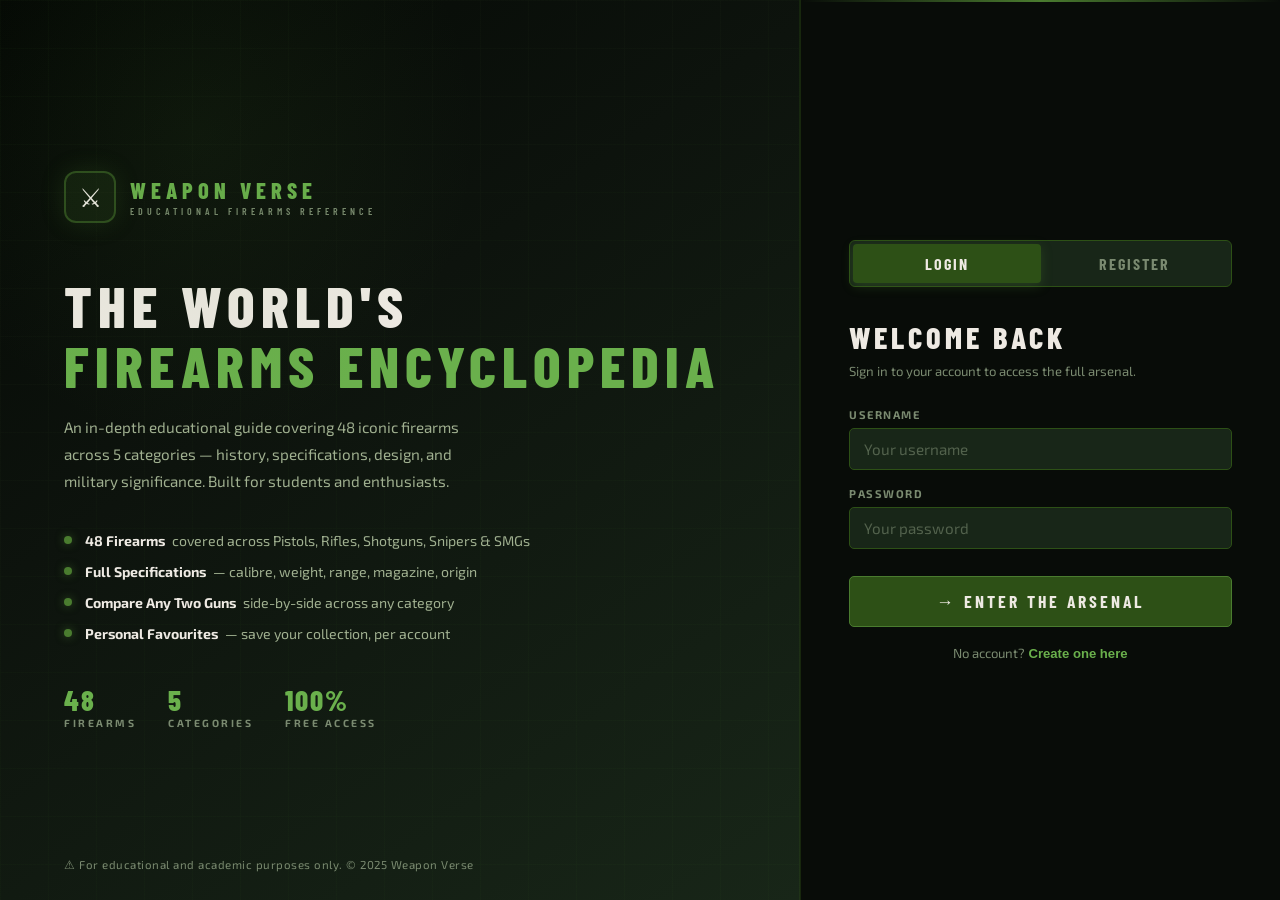
==== commit 6ad74e4f: "login.html" ====
--- a/login.html
+++ b/login.html
@@ -21,7 +21,6 @@
       position: relative; z-index: 1;
       display: flex;
       min-height: 100vh;
-      overflow: hidden;
     }
 
     /* ══ LEFT — Brand / Info panel ══ */
@@ -391,13 +390,60 @@
     @keyframes loadBar { from { width: 0%; } to { width: 100%; } }
 
     /* ══ Responsive ══ */
+
+    /* Tablet */
+    @media (max-width: 1024px) {
+      .gate-left  { padding: 48px 40px; }
+      .gate-right { flex: 0 0 420px; padding: 44px 36px; }
+    }
+
+    /* Mobile landscape / small tablet */
     @media (max-width: 900px) {
-      html, body { overflow: auto; }
-      .gate-wrap  { flex-direction: column; min-height: 100vh; }
-      .gate-left  { padding: 40px 28px; flex: none; }
-      .gate-right { flex: none; padding: 36px 24px; border-left: none; border-top: 1px solid var(--gm); }
-      .gate-stats { gap: 20px; }
-      .gate-disclaimer { left: 28px; }
+      html, body { height: auto; overflow: auto; }
+      .gate-wrap  { flex-direction: column; min-height: 100vh; overflow: visible; }
+
+      /* Left panel — compact */
+      .gate-left  {
+        flex: none;
+        padding: 36px 24px 28px;
+        border-right: none;
+        border-bottom: 1px solid rgba(74,124,47,.2);
+      }
+      .gate-logo      { margin-bottom: 22px; }
+      .gate-tagline   { margin-bottom: 20px; }
+      .gate-tagline h1 { font-size: clamp(1.6rem, 6vw, 2.4rem); }
+      .gate-tagline p  { font-size: .88rem; margin-top: 10px; }
+      .gate-features  { gap: 10px; margin-bottom: 22px; }
+      .gate-feature   { font-size: .82rem; }
+      .gate-stats     { gap: 20px; }
+      .gate-disclaimer { position: static; margin-top: 20px; opacity: .6; }
+
+      /* Right panel — full width, always visible */
+      .gate-right {
+        flex: none;
+        width: 100%;
+        padding: 32px 24px 48px;
+        border-left: none;
+        border-top: none;
+        min-height: auto;
+        overflow-y: visible;
+      }
+      .gate-right::before { display: none; }
+    }
+
+    /* Phone portrait */
+    @media (max-width: 480px) {
+      .gate-left  { padding: 28px 18px 22px; }
+      .gate-right { padding: 24px 18px 40px; }
+      .gate-tagline h1 { font-size: 1.5rem; letter-spacing: 3px; }
+      .gate-logo-text  { font-size: 1.1rem; letter-spacing: 3px; }
+      .gate-features   { display: none; } /* hide on very small screens to save space */
+      .gate-stats      { gap: 14px; }
+      .gate-stat-num   { font-size: 1.4rem; }
+      .gate-tab        { font-size: .82rem; letter-spacing: 1px; padding: 9px 0; }
+      .gate-form-head h2 { font-size: 1.4rem; letter-spacing: 2px; }
+      .gf-group input  { font-size: .9rem; padding: 10px 12px; }
+      .gf-btn          { font-size: .95rem; letter-spacing: 2px; }
     }
 
     /* Keyframes (shared from style.css might not have slideDown) */
